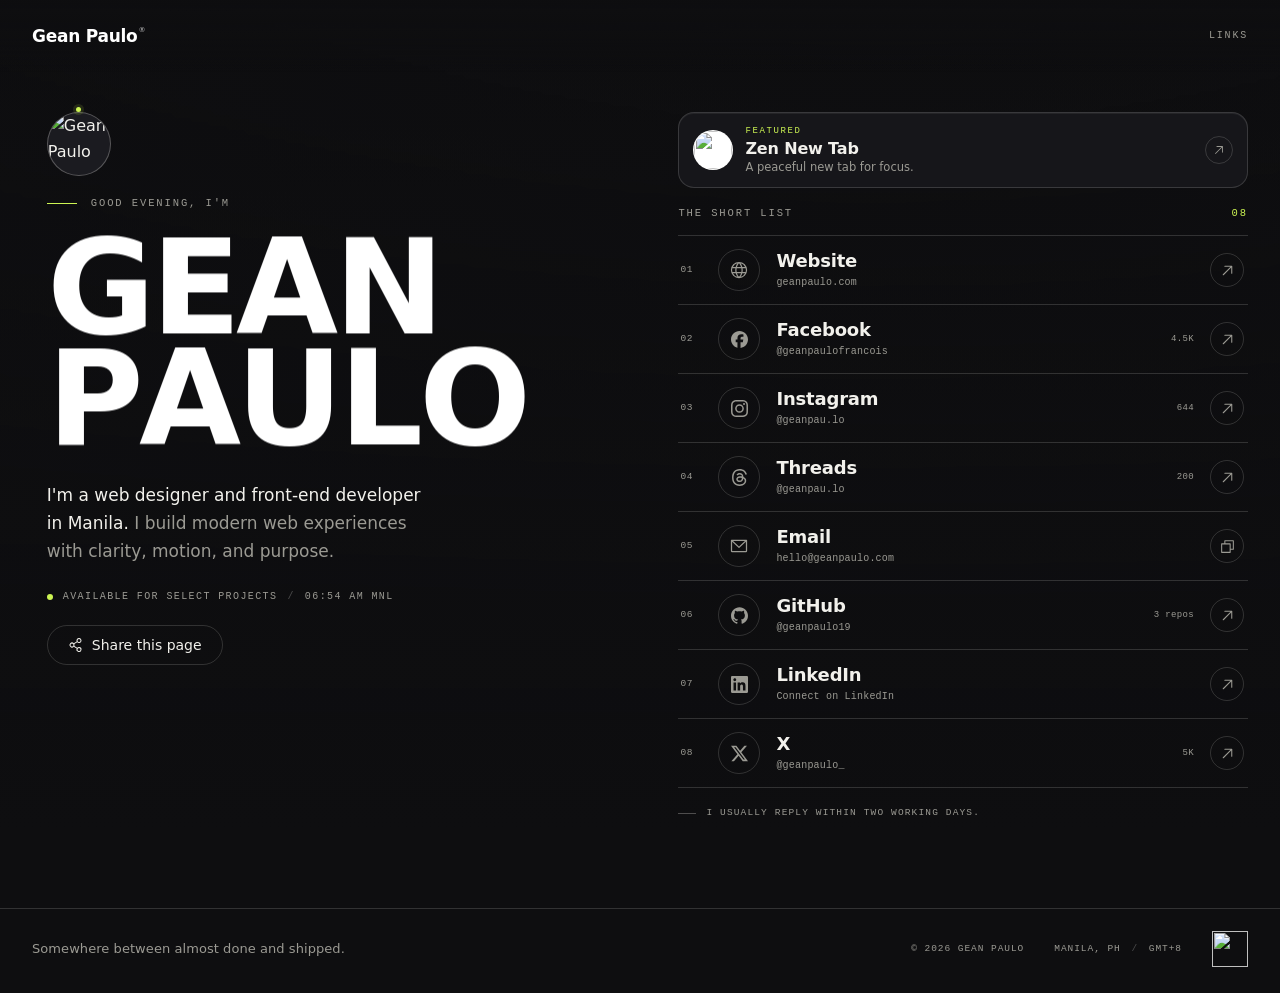
==== index.html @ 76095d8c "Add files via upload" ====
<!DOCTYPE html>
<html lang="en">
  <head>
    <meta charset="UTF-8" />
    <meta name="viewport" content="width=device-width, initial-scale=1.0" />
    <meta name="theme-color" content="#0e0e10" />
    <meta name="color-scheme" content="dark" />

    <title>Gean Paulo | Links</title>
    <meta
      name="description"
      content="Every Gean Paulo link in one place: portfolio, socials, email, and direct contact. Web designer and front-end developer in Manila."
    />
    <meta name="author" content="Gean Paulo" />
    <meta name="robots" content="index, follow" />

    <link rel="canonical" href="https://geanpaulo.link/" />
    <link rel="icon" type="image/svg+xml" href="assets/gp5.svg" />

    <meta property="og:type" content="website" />
    <meta property="og:site_name" content="Gean Paulo" />
    <meta property="og:title" content="Gean Paulo | Links" />
    <meta
      property="og:description"
      content="Portfolio, socials, and direct lines. All the places to find Gean Paulo, in one short list."
    />
    <meta property="og:url" content="https://geanpaulo.link/" />
    <meta property="og:image" content="https://geanpaulo.link/assets/img/og.jpg" />
    <meta property="og:image:width" content="1200" />
    <meta property="og:image:height" content="630" />
    <meta property="og:image:alt" content="Gean Paulo, web designer and front-end developer in Manila. Links page." />

    <meta name="twitter:card" content="summary_large_image" />
    <meta name="twitter:title" content="Gean Paulo | Links" />
    <meta
      name="twitter:description"
      content="Portfolio, socials, and direct lines. All the places to find Gean Paulo, in one short list."
    />
    <meta name="twitter:image" content="https://geanpaulo.link/assets/img/og.jpg" />

    <link rel="preload" href="assets/fonts/archivo-var.woff2" as="font" type="font/woff2" crossorigin />
    <link rel="preload" href="assets/fonts/inter-var.woff2" as="font" type="font/woff2" crossorigin />
    <link rel="stylesheet" href="styles.css" />

    <script type="application/ld+json">
      {
        "@context": "https://schema.org",
        "@type": "ProfilePage",
        "mainEntity": {
          "@type": "Person",
          "name": "Gean Paulo",
          "url": "https://geanpaulo.com/",
          "jobTitle": "Web Designer & Front-End Developer",
          "description": "Web designer and front-end developer building modern, interactive, and user-friendly web experiences.",
          "address": {
            "@type": "PostalAddress",
            "addressLocality": "Manila",
            "addressCountry": "PH"
          },
          "sameAs": [
            "https://geanpaulo.com",
            "https://www.facebook.com/geanpaulofrancois/",
            "https://instagram.com/geanpau.lo",
            "https://www.threads.net/@geanpau.lo",
            "https://github.com/geanpaulo19",
            "https://linkedin.com/in/gean-paulo-paguirigan-b391182aa",
            "https://x.com/geanpaulo_"
          ]
        }
      }
    </script>
  </head>
  <body>
    <a class="skip-link" href="#main">Skip to content</a>
    <div class="backdrop" aria-hidden="true"></div>
    <div class="beam" aria-hidden="true"></div>
    <div class="grain" aria-hidden="true"></div>

    <svg class="sprite" aria-hidden="true" focusable="false" width="0" height="0">
      <symbol id="i-globe" viewBox="0 0 256 256">
        <path d="M128,24h0A104,104,0,1,0,232,128,104.12,104.12,0,0,0,128,24Zm88,104a87.61,87.61,0,0,1-3.33,24H174.16a157.44,157.44,0,0,0,0-48h38.51A87.61,87.61,0,0,1,216,128ZM102,168H154a115.11,115.11,0,0,1-26,45A115.27,115.27,0,0,1,102,168Zm-3.9-16a140.84,140.84,0,0,1,0-48h59.88a140.84,140.84,0,0,1,0,48ZM40,128a87.61,87.61,0,0,1,3.33-24H81.84a157.44,157.44,0,0,0,0,48H43.33A87.61,87.61,0,0,1,40,128ZM154,88H102a115.11,115.11,0,0,1,26-45A115.27,115.27,0,0,1,154,88Zm52.33,0H170.71a135.28,135.28,0,0,0-22.3-45.6A88.29,88.29,0,0,1,206.37,88ZM107.59,42.4A135.28,135.28,0,0,0,85.29,88H49.63A88.29,88.29,0,0,1,107.59,42.4ZM49.63,168H85.29a135.28,135.28,0,0,0,22.3,45.6A88.29,88.29,0,0,1,49.63,168Zm98.78,45.6a135.28,135.28,0,0,0,22.3-45.6h35.66A88.29,88.29,0,0,1,148.41,213.6Z" />
      </symbol>
      <symbol id="i-envelope" viewBox="0 0 256 256">
        <path d="M224,48H32a8,8,0,0,0-8,8V192a16,16,0,0,0,16,16H216a16,16,0,0,0,16-16V56A8,8,0,0,0,224,48ZM203.43,64,128,133.15,52.57,64ZM216,192H40V74.19l82.59,75.71a8,8,0,0,0,10.82,0L216,74.19V192Z" />
      </symbol>
      <symbol id="i-arrow" viewBox="0 0 256 256">
        <path d="M200,64V168a8,8,0,0,1-16,0V83.31L69.66,197.66a8,8,0,0,1-11.32-11.32L172.69,72H88a8,8,0,0,1,0-16H192A8,8,0,0,1,200,64Z" />
      </symbol>
      <symbol id="i-facebook" viewBox="0 0 24 24">
        <path d="M9.101 23.691v-7.98H6.627v-3.667h2.474v-1.58c0-4.085 1.848-5.978 5.858-5.978.401 0 .955.042 1.468.103a8.68 8.68 0 0 1 1.141.195v3.325a8.623 8.623 0 0 0-.653-.036 26.805 26.805 0 0 0-.733-.009c-.707 0-1.259.096-1.675.309a1.686 1.686 0 0 0-.679.622c-.258.42-.374.995-.374 1.752v1.297h3.919l-.386 2.103-.287 1.564h-3.246v8.245C19.396 23.238 24 18.179 24 12.044c0-6.627-5.373-12-12-12s-12 5.373-12 12c0 5.628 3.874 10.35 9.101 11.647Z" />
      </symbol>
      <symbol id="i-instagram" viewBox="0 0 24 24">
        <path d="M7.0301.084c-1.2768.0602-2.1487.264-2.911.5634-.7888.3075-1.4575.72-2.1228 1.3877-.6652.6677-1.075 1.3368-1.3802 2.127-.2954.7638-.4956 1.6365-.552 2.914-.0564 1.2775-.0689 1.6882-.0626 4.947.0062 3.2586.0206 3.6671.0825 4.9473.061 1.2765.264 2.1482.5635 2.9107.308.7889.72 1.4573 1.388 2.1228.6679.6655 1.3365 1.0743 2.1285 1.38.7632.295 1.6361.4961 2.9134.552 1.2773.056 1.6884.069 4.9462.0627 3.2578-.0062 3.668-.0207 4.9478-.0814 1.28-.0607 2.147-.2652 2.9098-.5633.7889-.3086 1.4578-.72 2.1228-1.3881.665-.6682 1.0745-1.3378 1.3795-2.1284.2957-.7632.4966-1.636.552-2.9124.056-1.2809.0692-1.6898.063-4.948-.0063-3.2583-.021-3.6668-.0817-4.9465-.0607-1.2797-.264-2.1487-.5633-2.9117-.3084-.7889-.72-1.4568-1.3876-2.1228C21.2982 1.33 20.628.9208 19.8378.6165 19.074.321 18.2017.1197 16.9244.0645 15.6471.0093 15.236-.005 11.977.0014 8.718.0076 8.31.0215 7.0301.0839m.1402 21.6932c-1.17-.0509-1.8053-.2453-2.2287-.408-.5606-.216-.96-.4771-1.3819-.895-.422-.4178-.6811-.8186-.9-1.378-.1644-.4234-.3624-1.058-.4171-2.228-.0595-1.2645-.072-1.6442-.079-4.848-.007-3.2037.0053-3.583.0607-4.848.05-1.169.2456-1.805.408-2.2282.216-.5613.4762-.96.895-1.3816.4188-.4217.8184-.6814 1.3783-.9003.423-.1651 1.0575-.3614 2.227-.4171 1.2655-.06 1.6447-.072 4.848-.079 3.2033-.007 3.5835.005 4.8495.0608 1.169.0508 1.8053.2445 2.228.408.5608.216.96.4754 1.3816.895.4217.4194.6816.8176.9005 1.3787.1653.4217.3617 1.056.4169 2.2263.0602 1.2655.0739 1.645.0796 4.848.0058 3.203-.0055 3.5834-.061 4.848-.051 1.17-.245 1.8055-.408 2.2294-.216.5604-.4763.96-.8954 1.3814-.419.4215-.8181.6811-1.3783.9-.4224.1649-1.0577.3617-2.2262.4174-1.2656.0595-1.6448.072-4.8493.079-3.2045.007-3.5825-.006-4.848-.0608M16.953 5.5864A1.44 1.44 0 1 0 18.39 4.144a1.44 1.44 0 0 0-1.437 1.4424M5.8385 12.012c.0067 3.4032 2.7706 6.1557 6.173 6.1493 3.4026-.0065 6.157-2.7701 6.1506-6.1733-.0065-3.4032-2.771-6.1565-6.174-6.1498-3.403.0067-6.156 2.771-6.1496 6.1738M8 12.0077a4 4 0 1 1 4.008 3.9921A3.9996 3.9996 0 0 1 8 12.0077" />
      </symbol>
      <symbol id="i-threads" viewBox="0 0 24 24">
        <path d="M12.186 24h-.007c-3.581-.024-6.334-1.205-8.184-3.509C2.35 18.44 1.5 15.586 1.472 12.01v-.017c.03-3.579.879-6.43 2.525-8.482C5.845 1.205 8.6.024 12.18 0h.014c2.746.02 5.043.725 6.826 2.098 1.677 1.29 2.858 3.13 3.509 5.467l-2.04.569c-1.104-3.96-3.898-5.984-8.304-6.015-2.91.022-5.11.936-6.54 2.717C4.307 6.504 3.616 8.914 3.589 12c.027 3.086.718 5.496 2.057 7.164 1.43 1.783 3.631 2.698 6.54 2.717 2.623-.02 4.358-.631 5.8-2.045 1.647-1.613 1.618-3.593 1.09-4.798-.31-.71-.873-1.3-1.634-1.75-.192 1.352-.622 2.446-1.284 3.272-.886 1.102-2.14 1.704-3.73 1.79-1.202.065-2.361-.218-3.259-.801-1.063-.689-1.685-1.74-1.752-2.964-.065-1.19.408-2.285 1.33-3.082.88-.76 2.119-1.207 3.583-1.291a13.853 13.853 0 0 1 3.02.142c-.126-.742-.375-1.332-.75-1.757-.513-.586-1.308-.883-2.359-.89h-.029c-.844 0-1.992.232-2.721 1.32L7.734 7.847c.98-1.454 2.568-2.256 4.478-2.256h.044c3.194.02 5.097 1.975 5.287 5.388.108.046.216.094.321.142 1.49.7 2.58 1.761 3.154 3.07.797 1.82.871 4.79-1.548 7.158-1.85 1.81-4.094 2.628-7.277 2.65Zm1.003-11.69c-.242 0-.487.007-.739.021-1.836.103-2.98.946-2.916 2.143.067 1.256 1.452 1.839 2.784 1.767 1.224-.065 2.818-.543 3.086-3.71a10.5 10.5 0 0 0-2.215-.221z" />
      </symbol>
      <symbol id="i-github" viewBox="0 0 24 24">
        <path d="M12 .297c-6.63 0-12 5.373-12 12 0 5.303 3.438 9.8 8.205 11.385.6.113.82-.258.82-.577 0-.285-.01-1.04-.015-2.04-3.338.724-4.042-1.61-4.042-1.61C4.422 18.07 3.633 17.7 3.633 17.7c-1.087-.744.084-.729.084-.729 1.205.084 1.838 1.236 1.838 1.236 1.07 1.835 2.809 1.305 3.495.998.108-.776.417-1.305.76-1.605-2.665-.3-5.466-1.332-5.466-5.93 0-1.31.465-2.38 1.235-3.22-.135-.303-.54-1.523.105-3.176 0 0 1.005-.322 3.3 1.23.96-.267 1.98-.399 3-.405 1.02.006 2.04.138 3 .405 2.28-1.552 3.285-1.23 3.285-1.23.645 1.653.24 2.873.12 3.176.765.84 1.23 1.91 1.23 3.22 0 4.61-2.805 5.625-5.475 5.92.42.36.81 1.096.81 2.22 0 1.606-.015 2.896-.015 3.286 0 .315.21.69.825.57C20.565 22.092 24 17.592 24 12.297c0-6.627-5.373-12-12-12" />
      </symbol>

      <symbol id="i-copy" viewBox="0 0 256 256">
        <path d="M216,32H88a8,8,0,0,0-8,8V80H40a8,8,0,0,0-8,8V216a8,8,0,0,0,8,8H168a8,8,0,0,0,8-8V176h40a8,8,0,0,0,8-8V40A8,8,0,0,0,216,32ZM160,208H48V96H160Zm48-48H176V88a8,8,0,0,0-8-8H96V48H208Z" />
      </symbol>
      <symbol id="i-share" viewBox="0 0 256 256">
        <path d="M176,160a39.89,39.89,0,0,0-28.62,12.09l-46.1-29.63a39.8,39.8,0,0,0,0-28.92l46.1-29.63a40,40,0,1,0-8.66-13.45l-46.1,29.63a40,40,0,1,0,0,55.82l46.1,29.63A40,40,0,1,0,176,160Zm0-128a24,24,0,1,1-24,24A24,24,0,0,1,176,32ZM64,152a24,24,0,1,1,24-24A24,24,0,0,1,64,152Zm112,72a24,24,0,1,1,24-24A24,24,0,0,1,176,224Z" />
      </symbol>
      <symbol id="i-check" viewBox="0 0 256 256">
        <path d="M173.66,98.34a8,8,0,0,1,0,11.32l-56,56a8,8,0,0,1-11.32,0l-24-24a8,8,0,0,1,11.32-11.32L112,148.69l50.34-50.35A8,8,0,0,1,173.66,98.34ZM232,128A104,104,0,1,1,128,24,104.11,104.11,0,0,1,232,128Zm-16,0a88,88,0,1,0-88,88A88.1,88.1,0,0,0,216,128Z" />
      </symbol>
      <symbol id="i-sun" viewBox="0 0 256 256">
        <path d="M120,40V16a8,8,0,0,1,16,0V40a8,8,0,0,1-16,0Zm72,88a64,64,0,1,1-64-64A64.07,64.07,0,0,1,192,128Zm-16,0a48,48,0,1,0-48,48A48.05,48.05,0,0,0,176,128ZM58.34,69.66A8,8,0,0,0,69.66,58.34l-16-16A8,8,0,0,0,42.34,53.66Zm0,116.68-16,16a8,8,0,0,0,11.32,11.32l16-16a8,8,0,0,0-11.32-11.32ZM192,72a8,8,0,0,0,5.66-2.34l16-16a8,8,0,0,0-11.32-11.32l-16,16A8,8,0,0,0,192,72Zm5.66,114.34a8,8,0,0,0-11.32,11.32l16,16a8,8,0,0,0,11.32-11.32ZM48,128a8,8,0,0,0-8-8H16a8,8,0,0,0,0,16H40A8,8,0,0,0,48,128Zm80,80a8,8,0,0,0-8,8v24a8,8,0,0,0,16,0V216A8,8,0,0,0,128,208Zm112-88H216a8,8,0,0,0,0,16h24a8,8,0,0,0,0-16Z" />
      </symbol>
      <symbol id="i-cloud-sun" viewBox="0 0 256 256">
        <path d="M164,72a76.2,76.2,0,0,0-20.26,2.73,55.63,55.63,0,0,0-9.41-11.54l9.51-13.57a8,8,0,1,0-13.11-9.18L121.22,54A55.9,55.9,0,0,0,96,48c-.58,0-1.16,0-1.74,0L91.37,31.71a8,8,0,1,0-15.75,2.77L78.5,50.82A56.1,56.1,0,0,0,55.23,65.67L41.61,56.14a8,8,0,1,0-9.17,13.11L46,78.77A55.55,55.55,0,0,0,40,104c0,.57,0,1.15,0,1.72L23.71,108.6a8,8,0,0,0,1.38,15.88,8.24,8.24,0,0,0,1.39-.12l16.32-2.88a55.74,55.74,0,0,0,5.86,12.42A52,52,0,0,0,84,224h80a76,76,0,0,0,0-152ZM56,104a40,40,0,0,1,72.54-23.24,76.26,76.26,0,0,0-35.62,40,52.14,52.14,0,0,0-31,4.17A40,40,0,0,1,56,104ZM164,208H84a36,36,0,1,1,4.78-71.69c-.37,2.37-.63,4.79-.77,7.23a8,8,0,0,0,16,.92,58.91,58.91,0,0,1,1.88-11.81c0-.16.09-.32.12-.48A60.06,60.06,0,1,1,164,208Z" />
      </symbol>
      <symbol id="i-cloud" viewBox="0 0 256 256">
        <path d="M160,40A88.09,88.09,0,0,0,81.29,88.67,64,64,0,1,0,72,216h88a88,88,0,0,0,0-176Zm0,160H72a48,48,0,0,1,0-96c1.1,0,2.2,0,3.29.11A88,88,0,0,0,72,128a8,8,0,0,0,16,0,72,72,0,1,1,72,72Z" />
      </symbol>
      <symbol id="i-cloud-rain" viewBox="0 0 256 256">
        <path d="M158.66,196.44l-32,48a8,8,0,1,1-13.32-8.88l32-48a8,8,0,0,1,13.32,8.88ZM232,92a76.08,76.08,0,0,1-76,76H132.28l-29.62,44.44a8,8,0,1,1-13.32-8.88L113.05,168H76A52,52,0,0,1,76,64a53.26,53.26,0,0,1,8.92.76A76.08,76.08,0,0,1,232,92Zm-16,0A60.06,60.06,0,0,0,96,88.46a8,8,0,0,1-16-.92q.21-3.66.77-7.23A38.11,38.11,0,0,0,76,80a36,36,0,0,0,0,72h80A60.07,60.07,0,0,0,216,92Z" />
      </symbol>
      <symbol id="i-cloud-fog" viewBox="0 0 256 256">
        <path d="M120,208H72a8,8,0,0,1,0-16h48a8,8,0,0,1,0,16Zm64-16H160a8,8,0,0,0,0,16h24a8,8,0,0,0,0-16Zm-24,32H104a8,8,0,0,0,0,16h56a8,8,0,0,0,0-16Zm72-124a76.08,76.08,0,0,1-76,76H76A52,52,0,0,1,76,72a53.26,53.26,0,0,1,8.92.76A76.08,76.08,0,0,1,232,100Zm-16,0A60.06,60.06,0,0,0,96,96.46a8,8,0,0,1-16-.92q.21-3.66.77-7.23A38.11,38.11,0,0,0,76,88a36,36,0,0,0,0,72h80A60.07,60.07,0,0,0,216,100Z" />
      </symbol>
      <symbol id="i-cloud-lightning" viewBox="0 0 256 256">
        <path d="M156,16A76.2,76.2,0,0,0,84.92,64.76,53.26,53.26,0,0,0,76,64a52,52,0,0,0,0,104h37.87L97.14,195.88A8,8,0,0,0,104,208h25.87l-16.73,27.88a8,8,0,0,0,13.72,8.24l24-40A8,8,0,0,0,144,192H118.13l14.4-24H156a76,76,0,0,0,0-152Zm0,136H76a36,36,0,0,1,0-72,38.11,38.11,0,0,1,4.78.31q-.56,3.57-.77,7.23a8,8,0,0,0,16,.92A60.06,60.06,0,1,1,156,152Z" />
      </symbol>
      <symbol id="i-snowflake" viewBox="0 0 256 256">
        <path d="M223.77,150.09a8,8,0,0,1-5.86,9.68l-24.64,6,6.46,24.11a8,8,0,0,1-5.66,9.8A8.25,8.25,0,0,1,192,200a8,8,0,0,1-7.72-5.93l-7.72-28.8L136,141.86v46.83l21.66,21.65a8,8,0,0,1-11.32,11.32L128,203.31l-18.34,18.35a8,8,0,0,1-11.32-11.32L120,188.69V141.86L79.45,165.27l-7.72,28.8A8,8,0,0,1,64,200a8.25,8.25,0,0,1-2.08-.27,8,8,0,0,1-5.66-9.8l6.46-24.11-24.64-6a8,8,0,0,1,3.82-15.54l29.45,7.23L112,128,71.36,104.54l-29.45,7.23A7.85,7.85,0,0,1,40,112a8,8,0,0,1-1.91-15.77l24.64-6L56.27,66.07a8,8,0,0,1,15.46-4.14l7.72,28.8L120,114.14V67.31L98.34,45.66a8,8,0,0,1,11.32-11.32L128,52.69l18.34-18.35a8,8,0,0,1,11.32,11.32L136,67.31v46.83l40.55-23.41,7.72-28.8a8,8,0,0,1,15.46,4.14l-6.46,24.11,24.64,6A8,8,0,0,1,216,112a7.85,7.85,0,0,1-1.91-.23l-29.45-7.23L144,128l40.64,23.46,29.45-7.23A8,8,0,0,1,223.77,150.09Z" />
      </symbol>
      <symbol id="i-linkedin" viewBox="0 0 24 24">
        <path d="M20.447 20.452h-3.554v-5.569c0-1.328-.027-3.037-1.852-3.037-1.853 0-2.136 1.445-2.136 2.939v5.667H9.351V9h3.414v1.561h.046c.477-.9 1.637-1.85 3.37-1.85 3.601 0 4.267 2.37 4.267 5.455v6.286zM5.337 7.433c-1.144 0-2.063-.926-2.063-2.065 0-1.138.92-2.063 2.063-2.063 1.14 0 2.064.925 2.064 2.063 0 1.139-.925 2.065-2.064 2.065zm1.782 13.019H3.555V9h3.564v11.452zM22.225 0H1.771C.792 0 0 .774 0 1.729v20.542C0 23.227.792 24 1.771 24h20.451C23.2 24 24 23.227 24 22.271V1.729C24 .774 23.2 0 22.222 0h.003z" />
      </symbol>
      <symbol id="i-x" viewBox="0 0 24 24">
        <path d="M18.901 1.153h3.68l-8.04 9.19L24 22.846h-7.406l-5.8-7.584-6.638 7.584H.474l8.6-9.83L0 1.154h7.594l5.243 6.932ZM17.61 20.644h2.039L6.486 3.24H4.298Z" />
      </symbol>
    </svg>

    <header class="topbar">
      <div class="topbar-inner">
        <a class="wordmark" href="https://geanpaulo.com" target="_blank" rel="noopener">
          Gean Paulo<sup aria-hidden="true">®</sup><span class="sr-only">, portfolio website, opens in a new tab</span>
        </a>
        <span class="page-label">Links</span>
      </div>
    </header>

    <main class="stage" id="main" tabindex="-1">
      <section class="identity" aria-labelledby="name">
        <div class="identity-inner">
          <div class="avatar-wrap">
            <img class="avatar" src="assets/img/avatar.webp" alt="Gean Paulo" width="56" height="56" decoding="async" />
            <span class="avatar-orbit" aria-hidden="true"></span>
          </div>

          <p class="eyebrow">
            <span class="eyebrow-rule" aria-hidden="true"></span>
            <span data-greeting>Hello, I'm</span>
          </p>

          <h1 class="name" id="name" aria-label="Gean Paulo">
            <span class="name-line" aria-hidden="true">
              <span class="ltr" style="--d: 0.02s">G</span><span class="ltr" style="--d: 0.06s">E</span><span class="ltr" style="--d: 0.1s">A</span><span class="ltr" style="--d: 0.14s">N</span>
            </span>
            <span class="name-line" aria-hidden="true">
              <span class="ltr" style="--d: 0.18s">P</span><span class="ltr" style="--d: 0.22s">A</span><span class="ltr" style="--d: 0.26s">U</span><span class="ltr" style="--d: 0.3s">L</span><span class="ltr" style="--d: 0.34s">O</span>
            </span>
          </h1>

          <p class="tagline">
            <strong>I'm a web designer and front-end developer in Manila.</strong>
            I build modern web experiences with clarity, motion, and purpose.
          </p>

          <p class="live-status">
            <span class="status-dot" aria-hidden="true"></span>
            <span>Available for select projects</span>
            <span class="live-sep" aria-hidden="true">/</span>
            <span class="live-clock"><span data-clock>--:--</span> MNL</span>
            <span class="live-sep" data-weather-sep aria-hidden="true" hidden>/</span>
            <span class="live-weather" data-weather hidden>
              <svg class="weather-icon" aria-hidden="true" focusable="false"><use href="#i-sun" /></svg>
              <span data-weather-temp></span>
              <span class="sr-only" data-weather-desc></span>
            </span>
          </p>

          <button class="share-btn" type="button" data-share>
            <svg class="share-icon" viewBox="0 0 256 256" fill="currentColor" aria-hidden="true" focusable="false"><use href="#i-share" /></svg>
            Share this page
          </button>


        </div>
      </section>

      <section class="links" id="links" aria-labelledby="links-title">
        <a class="feature" href="https://chromewebstore.google.com/detail/chhlgdhacpabpphphdhjicnpbpklpdbk" target="_blank" rel="noopener">
          <span class="feature-icon">
            <img src="assets/img/zen-icon.webp" alt="" width="40" height="40" />
          </span>
          <span class="feature-copy">
            <span class="feature-tag">Featured</span>
            <span class="feature-title">Zen New Tab</span>
            <span class="feature-tagline">A peaceful new tab for focus.</span>
          </span>
          <span class="feature-arrow"><svg class="icon icon--arrow" viewBox="0 0 256 256" fill="currentColor" aria-hidden="true" focusable="false"><use href="#i-arrow" /></svg></span>
          <span class="sr-only">Opens in the Chrome Web Store in a new tab</span>
        </a>

        <div class="links-head">
          <h2 id="links-title">The short list</h2>
          <span class="links-count" aria-hidden="true">08</span>
        </div>

        <ul class="link-list">
          <li class="link-item" style="--i: 0">
            <a class="row row--website" href="https://geanpaulo.com" target="_blank" rel="me noopener">
              <span class="row-index" aria-hidden="true">01</span>
              <span class="coin"><svg class="icon icon--globe" viewBox="0 0 256 256" fill="currentColor" aria-hidden="true" focusable="false"><use href="#i-globe" /></svg></span>
              <span class="row-body"><span class="row-label">Website</span><span class="row-meta">geanpaulo.com</span></span>
              <span class="row-stat" aria-hidden="true"></span>
              <span class="row-arrow"><svg class="icon icon--arrow" viewBox="0 0 256 256" fill="currentColor" aria-hidden="true" focusable="false"><use href="#i-arrow" /></svg></span>
              <span class="sr-only">Opens in a new tab</span>
            </a>
          </li>

          <li class="link-item" style="--i: 1">
            <a class="row" href="https://www.facebook.com/geanpaulofrancois/" target="_blank" rel="me noopener">
              <span class="row-index" aria-hidden="true">02</span>
              <span class="coin"><svg class="icon icon--facebook" viewBox="0 0 24 24" fill="currentColor" aria-hidden="true" focusable="false"><use href="#i-facebook" /></svg></span>
              <span class="row-body"><span class="row-label">Facebook</span><span class="row-meta">@geanpaulofrancois</span></span>
              <span class="row-stat" title="4.5K followers">4.5K</span>
              <span class="row-arrow"><svg class="icon icon--arrow" viewBox="0 0 256 256" fill="currentColor" aria-hidden="true" focusable="false"><use href="#i-arrow" /></svg></span>
              <span class="sr-only">Opens in a new tab</span>
            </a>
          </li>

          <li class="link-item" style="--i: 2">
            <a class="row" href="https://instagram.com/geanpau.lo" target="_blank" rel="me noopener">
              <span class="row-index" aria-hidden="true">03</span>
              <span class="coin"><svg class="icon icon--instagram" viewBox="0 0 24 24" fill="currentColor" aria-hidden="true" focusable="false"><use href="#i-instagram" /></svg></span>
              <span class="row-body"><span class="row-label">Instagram</span><span class="row-meta">@geanpau.lo</span></span>
              <span class="row-stat" title="644 followers">644</span>
              <span class="row-arrow"><svg class="icon icon--arrow" viewBox="0 0 256 256" fill="currentColor" aria-hidden="true" focusable="false"><use href="#i-arrow" /></svg></span>
              <span class="sr-only">Opens in a new tab</span>
            </a>
          </li>

          <li class="link-item" style="--i: 3">
            <a class="row" href="https://www.threads.net/@geanpau.lo" target="_blank" rel="me noopener">
              <span class="row-index" aria-hidden="true">04</span>
              <span class="coin"><svg class="icon icon--threads" viewBox="0 0 24 24" fill="currentColor" aria-hidden="true" focusable="false"><use href="#i-threads" /></svg></span>
              <span class="row-body"><span class="row-label">Threads</span><span class="row-meta">@geanpau.lo</span></span>
              <span class="row-stat" title="200 followers">200</span>
              <span class="row-arrow"><svg class="icon icon--arrow" viewBox="0 0 256 256" fill="currentColor" aria-hidden="true" focusable="false"><use href="#i-arrow" /></svg></span>
              <span class="sr-only">Opens in a new tab</span>
            </a>
          </li>

          <li class="link-item" style="--i: 4">
            <a class="row" href="mailto:hello@geanpaulo.com" data-copy-email aria-label="Copy email address hello@geanpaulo.com">
              <span class="row-index" aria-hidden="true">05</span>
              <span class="coin"><svg class="icon icon--envelope" viewBox="0 0 256 256" fill="currentColor" aria-hidden="true" focusable="false"><use href="#i-envelope" /></svg></span>
              <span class="row-body"><span class="row-label">Email</span><span class="row-meta">hello@geanpaulo.com</span></span>
              <span class="row-stat" aria-hidden="true"></span>
              <span class="row-arrow"><svg class="icon icon--copy" viewBox="0 0 256 256" fill="currentColor" aria-hidden="true" focusable="false"><use href="#i-copy" /></svg></span>
            </a>
          </li>

          <li class="link-item" style="--i: 5">
            <a class="row" href="https://github.com/geanpaulo19" target="_blank" rel="me noopener">
              <span class="row-index" aria-hidden="true">06</span>
              <span class="coin"><svg class="icon icon--github" viewBox="0 0 24 24" fill="currentColor" aria-hidden="true" focusable="false"><use href="#i-github" /></svg></span>
              <span class="row-body"><span class="row-label">GitHub</span><span class="row-meta">@geanpaulo19</span></span>
              <span class="row-stat" title="3 public repositories">3 repos</span>
              <span class="row-arrow"><svg class="icon icon--arrow" viewBox="0 0 256 256" fill="currentColor" aria-hidden="true" focusable="false"><use href="#i-arrow" /></svg></span>
              <span class="sr-only">Opens in a new tab</span>
            </a>
          </li>

          <li class="link-item" style="--i: 6">
            <a class="row" href="https://linkedin.com/in/gean-paulo-paguirigan-b391182aa" target="_blank" rel="me noopener">
              <span class="row-index" aria-hidden="true">07</span>
              <span class="coin"><svg class="icon icon--linkedin" viewBox="0 0 24 24" fill="currentColor" aria-hidden="true" focusable="false"><use href="#i-linkedin" /></svg></span>
              <span class="row-body"><span class="row-label">LinkedIn</span><span class="row-meta">Connect on LinkedIn</span></span>
              <span class="row-stat" aria-hidden="true"></span>
              <span class="row-arrow"><svg class="icon icon--arrow" viewBox="0 0 256 256" fill="currentColor" aria-hidden="true" focusable="false"><use href="#i-arrow" /></svg></span>
              <span class="sr-only">Opens in a new tab</span>
            </a>
          </li>

          <li class="link-item" style="--i: 7">
            <a class="row" href="https://x.com/geanpaulo_" target="_blank" rel="me noopener">
              <span class="row-index" aria-hidden="true">08</span>
              <span class="coin"><svg class="icon icon--x" viewBox="0 0 24 24" fill="currentColor" aria-hidden="true" focusable="false"><use href="#i-x" /></svg></span>
              <span class="row-body"><span class="row-label">X</span><span class="row-meta">@geanpaulo_</span></span>
              <span class="row-stat" title="5K followers">5K</span>
              <span class="row-arrow"><svg class="icon icon--arrow" viewBox="0 0 256 256" fill="currentColor" aria-hidden="true" focusable="false"><use href="#i-arrow" /></svg></span>
              <span class="sr-only">Opens in a new tab</span>
            </a>
          </li>
        </ul>

        <p class="links-foot">I usually reply within two working days.</p>
      </section>
    </main>

    <footer class="closing">
      <div class="closing-inner">
        <p class="footnote">
          <span class="footnote-text" data-footnote>Somewhere between almost done and shipped.</span>
        </p>
        <p class="clone clone--copyright">© <span data-year>2026</span> Gean Paulo</p>
        <p class="clone clone--place">Manila, PH <span class="slash" aria-hidden="true">/</span> GMT+8</p>
        <a class="cat-easter" href="cat.html" aria-label="Meet Curiosity and Ming Ming, the cats behind this site" title="Meet the cats">
          <img src="assets/img/cat.webp" alt="" width="32" height="32" loading="lazy" decoding="async" />
        </a>
      </div>
    </footer>

    <div class="toast" data-toast role="status" aria-live="polite" aria-atomic="true">
      <svg class="toast-icon" viewBox="0 0 256 256" fill="currentColor" aria-hidden="true" focusable="false"><use href="#i-check" /></svg>
      <span data-toast-text></span>
    </div>

    <script src="script.js" defer></script>
  </body>
</html>
---- styles.css ----
/* ------------------------------------------------------------------
   Gean Paulo / Links
   Built on the "Night Screening" design system: Ink Black, Paper White,
   Ash Gray, Raised Charcoal, Hairline, Signal Lime. No second accent.
------------------------------------------------------------------- */

@font-face {
  font-family: "Archivo";
  src: url("assets/fonts/archivo-var.woff2") format("woff2");
  font-weight: 100 900;
  font-stretch: 62% 125%;
  font-style: normal;
  font-display: swap;
}

@font-face {
  font-family: "Inter";
  src: url("assets/fonts/inter-var.woff2") format("woff2");
  font-weight: 100 900;
  font-style: normal;
  font-display: swap;
}

@font-face {
  font-family: "JetBrains Mono";
  src: url("assets/fonts/jetbrains-mono-var.woff2") format("woff2");
  font-weight: 100 800;
  font-style: normal;
  font-display: swap;
}

:root {
  --background: #0e0e10;
  --foreground: #f2f1ec;
  --white: #ffffff;
  --muted: #9b9a93;
  --surface: #16161a;
  --field: #1b1b20;
  --border: rgba(242, 241, 236, 0.16);
  --border-strong: rgba(242, 241, 236, 0.28);
  --accent: #cdf553;
  --accent-ink: #131311;

  --sans: "Inter", system-ui, -apple-system, sans-serif;
  --display: "Archivo", "Inter", system-ui, sans-serif;
  --mono: "JetBrains Mono", ui-monospace, "SF Mono", monospace;

  --ease-out: cubic-bezier(0.16, 1, 0.3, 1);
  --ease-ui: cubic-bezier(0.23, 1, 0.32, 1);

  --shell: 1280px;
  --gutter: clamp(20px, 3vw, 32px);
}

*,
*::before,
*::after {
  box-sizing: border-box;
}

html {
  color-scheme: dark;
  background: var(--background);
  -webkit-text-size-adjust: 100%;
  text-size-adjust: 100%;
}

body {
  display: flex;
  flex-direction: column;
  margin: 0;
  min-height: 100dvh;
  overflow-x: hidden;
  background: var(--background);
  color: var(--foreground);
  font-family: var(--sans);
  font-size: 16px;
  line-height: 1.625;
  -webkit-font-smoothing: antialiased;
  -moz-osx-font-smoothing: grayscale;
  text-rendering: optimizeLegibility;
}

::selection {
  background: var(--accent);
  color: var(--accent-ink);
}

:focus-visible {
  outline: 2px solid var(--accent);
  outline-offset: 3px;
}

.sr-only {
  position: absolute;
  width: 1px;
  height: 1px;
  padding: 0;
  margin: -1px;
  overflow: hidden;
  clip: rect(0, 0, 0, 0);
  white-space: nowrap;
  border: 0;
}

.skip-link {
  position: fixed;
  top: 14px;
  left: 14px;
  z-index: 120;
  transform: translateY(-180%);
  display: inline-flex;
  align-items: center;
  height: 40px;
  padding: 0 22px;
  border-radius: 9999px;
  background: var(--accent);
  color: var(--accent-ink);
  font-size: 14px;
  font-weight: 500;
  text-decoration: none;
  transition: transform 180ms var(--ease-out);
}

.skip-link:focus-visible {
  transform: translateY(0);
  outline-color: var(--foreground);
}

/* Film grain: a fixed, non-interactive texture over the whole page. */
.grain {
  position: fixed;
  inset: 0;
  z-index: 90;
  pointer-events: none;
  opacity: 0.05;
  mix-blend-mode: soft-light;
  background-image: url("assets/grain.svg");
  background-size: 160px 160px;
}

/* Top-of-page imagery: real dusk bokeh, faded into the ink. */
.backdrop {
  position: absolute;
  inset: 0 0 auto 0;
  height: 100dvh;
  z-index: 0;
  overflow: hidden;
  pointer-events: none;
}

.backdrop::before {
  content: "";
  position: absolute;
  inset: 0;
  background-image: url("assets/img/backdrop.webp");
  background-position: center 62%;
  background-size: cover;
  background-repeat: no-repeat;
  opacity: 0.32;
  filter: saturate(0.55) brightness(0.82);
  -webkit-mask-image: linear-gradient(to bottom, #000 0%, rgba(0, 0, 0, 0.9) 34%, transparent 90%);
  mask-image: linear-gradient(to bottom, #000 0%, rgba(0, 0, 0, 0.9) 34%, transparent 90%);
}

.backdrop::after {
  content: "";
  position: absolute;
  inset: 0;
  background:
    linear-gradient(to bottom, rgba(14, 14, 16, 0.38) 0%, rgba(14, 14, 16, 0.62) 42%, var(--background) 92%),
    radial-gradient(110% 70% at 68% 0%, rgba(14, 14, 16, 0) 0%, rgba(14, 14, 16, 0.42) 100%);
}

/* Projector light that follows the pointer across the backdrop. */
.beam {
  position: fixed;
  inset: 0;
  z-index: 0;
  pointer-events: none;
  opacity: 0;
  background:
    radial-gradient(580px circle at var(--beam-x, 50%) var(--beam-y, 28%), rgba(242, 241, 236, 0.08), transparent 68%),
    radial-gradient(300px circle at var(--beam-x, 50%) var(--beam-y, 28%), rgba(205, 245, 83, 0.03), transparent 70%);
  transition: opacity 400ms var(--ease-ui);
}

.beam.is-on {
  opacity: 1;
}

@media (prefers-reduced-motion: reduce) {
  .beam {
    display: none;
  }
}

/* --------------------------------- Header -------------------------------- */

.topbar {
  position: fixed;
  inset: 0 0 auto 0;
  z-index: 40;
  height: 72px;
  background: linear-gradient(
    to bottom,
    rgba(14, 14, 16, 0.96) 0%,
    rgba(14, 14, 16, 0.82) 54%,
    rgba(14, 14, 16, 0) 100%
  );
}

.topbar-inner {
  width: 100%;
  max-width: var(--shell);
  height: 100%;
  margin: 0 auto;
  padding-inline: var(--gutter);
  display: flex;
  align-items: center;
  justify-content: space-between;
  gap: 20px;
}

.wordmark {
  position: relative;
  display: inline-flex;
  align-items: flex-start;
  color: var(--white);
  font-family: var(--display);
  font-size: 17px;
  font-weight: 600;
  font-stretch: 105%;
  line-height: 1;
  letter-spacing: -0.015em;
  padding-block: 14px;
  margin-block: -14px;
  text-decoration: none;
  white-space: nowrap;
  transition: opacity 180ms ease;
}

.wordmark sup {
  margin-left: 1px;
  top: 0;
  font-size: 7px;
  font-weight: 500;
  line-height: 1;
  opacity: 0.72;
  transform: translateY(-1px);
}

.wordmark:hover {
  opacity: 0.76;
}

.page-label {
  color: var(--muted);
  font-family: var(--mono);
  font-size: 10px;
  font-weight: 400;
  line-height: 1.4;
  letter-spacing: 0.18em;
  text-transform: uppercase;
}

.status-dot {
  width: 6px;
  height: 6px;
  flex: none;
  border-radius: 50%;
  background: var(--accent);
}

/* -------------------------------- Stage --------------------------------- */

.stage {
  position: relative;
  z-index: 1;
  width: 100%;
  max-width: var(--shell);
  min-height: 0;
  margin: 0 auto;
  padding: 112px var(--gutter) 64px;
  flex: 1 1 auto;
  display: grid;
  grid-template-columns: minmax(0, 1fr) minmax(0, 1fr);
  align-items: start;
  gap: clamp(48px, 6vw, 96px);
}

.stage:focus {
  outline: none;
}

.identity {
  min-width: 0;
  align-self: stretch;
}

.identity-inner {
  position: sticky;
  top: 112px;
  width: min(540px, 100%);
  margin-inline: auto;
}

.avatar-wrap {
  position: relative;
  width: 64px;
  height: 64px;
  margin-bottom: 20px;
}

.avatar {
  display: block;
  width: 100%;
  height: 100%;
  border: 1px solid var(--border-strong);
  border-radius: 50%;
  object-fit: cover;
  background: var(--field);
}

.avatar-orbit {
  position: absolute;
  inset: -5px;
  border-radius: 50%;
  pointer-events: none;
}

.avatar-orbit::after {
  content: "";
  position: absolute;
  top: 0;
  left: 50%;
  width: 5px;
  height: 5px;
  margin-left: -2.5px;
  border-radius: 50%;
  background: var(--accent);
  box-shadow: 0 0 0 3px rgba(205, 245, 83, 0.12);
}

.eyebrow {
  display: flex;
  align-items: center;
  gap: 14px;
  margin: 0;
  color: var(--muted);
  font-family: var(--mono);
  font-size: 10.5px;
  font-weight: 400;
  line-height: 1.4;
  letter-spacing: 0.18em;
  text-transform: uppercase;
}

.eyebrow-rule {
  width: 30px;
  height: 1px;
  flex: none;
  background: var(--accent);
}

.name {
  margin: 22px 0 0;
  color: var(--white);
  font-family: var(--display);
  font-size: clamp(4.25rem, 10.5vw, 8.25rem);
  font-weight: 800;
  font-stretch: 112%;
  font-variation-settings: "wght" 800, "wdth" 112;
  line-height: 0.82;
  letter-spacing: -0.035em;
  text-transform: uppercase;
}

.name-line {
  display: block;
  overflow: hidden;
  padding-block: 0.055em 0.02em;
  margin-top: -0.055em;
}

.ltr {
  display: inline-block;
  transform-origin: 0% 100%;
  white-space: pre;
  transition: transform 650ms var(--ease-out);
  will-change: transform;
}

.tagline {
  max-width: 35ch;
  margin: 28px 0 0;
  color: var(--muted);
  font-size: 1.0625rem;
  font-weight: 400;
  line-height: 1.625;
  text-wrap: pretty;
}

.tagline strong {
  color: var(--foreground);
  font-weight: 400;
}

.live-status {
  display: flex;
  flex-wrap: wrap;
  align-items: center;
  gap: 7px 10px;
  margin: 24px 0 0;
  color: var(--muted);
  font-family: var(--mono);
  font-size: 10px;
  font-weight: 400;
  line-height: 1.6;
  letter-spacing: 0.14em;
  text-transform: uppercase;
}

.live-status .status-dot {
  width: 6px;
  height: 6px;
  flex: none;
  border-radius: 50%;
  background: var(--accent);
}

.live-sep {
  color: var(--border-strong);
}

.live-clock {
  font-variant-numeric: tabular-nums;
  white-space: nowrap;
}

.live-weather {
  display: inline-flex;
  align-items: center;
  gap: 6px;
  white-space: nowrap;
}

.live-weather[hidden],
.live-sep[hidden] {
  display: none;
}

.weather-icon {
  width: 14px;
  height: 14px;
  flex: none;
  fill: currentColor;
}

.share-btn {
  display: inline-flex;
  align-items: center;
  gap: 8px;
  height: 40px;
  margin-top: 20px;
  padding: 0 20px;
  border: 1px solid var(--border);
  border-radius: 9999px;
  background: transparent;
  color: var(--foreground);
  font-family: var(--sans);
  font-size: 14px;
  font-weight: 500;
  line-height: 1;
  cursor: pointer;
  transition:
    border-color 200ms var(--ease-ui),
    background-color 200ms var(--ease-ui),
    transform 160ms var(--ease-ui);
}

.share-icon {
  width: 16px;
  height: 16px;
  flex: none;
  fill: currentColor;
}

.share-btn:active {
  transform: scale(0.97);
}

@media (hover: hover) and (pointer: fine) {
  .share-btn:hover {
    border-color: var(--border-strong);
    background: var(--surface);
  }
}

/* -------------------------------- Links --------------------------------- *//* -------------------------------- Links --------------------------------- */

.links {
  min-width: 0;
}

.feature {
  display: grid;
  grid-template-columns: 40px minmax(0, 1fr) 28px;
  align-items: center;
  column-gap: 12px;
  margin-bottom: 18px;
  padding: 12px 14px;
  border: 1px solid var(--border);
  border-radius: 16px;
  background: var(--surface);
  box-shadow: inset 0 1px 0 rgba(255, 255, 255, 0.06);
  color: inherit;
  text-decoration: none;
  transition:
    background-color 220ms var(--ease-ui),
    border-color 220ms var(--ease-ui),
    transform 160ms var(--ease-ui);
}

.feature:active {
  transform: scale(0.995);
}

.feature-icon {
  width: 40px;
  height: 40px;
  overflow: hidden;
  border: 1px solid var(--border);
  border-radius: 50%;
  background: var(--white);
}

.feature-icon img {
  display: block;
  width: 100%;
  height: 100%;
  object-fit: cover;
  transition: transform 320ms var(--ease-out);
}

.feature-copy {
  display: flex;
  min-width: 0;
  flex-direction: column;
}

.feature-tag {
  color: var(--accent);
  font-family: var(--mono);
  font-size: 9px;
  font-weight: 400;
  line-height: 1.4;
  letter-spacing: 0.18em;
  text-transform: uppercase;
}

.feature-title {
  margin-top: 1px;
  color: var(--foreground);
  font-family: var(--display);
  font-size: 1rem;
  font-weight: 600;
  font-stretch: 105%;
  line-height: 1.2;
  letter-spacing: -0.01em;
  transition: transform 260ms var(--ease-out);
}

.feature-tagline {
  overflow: hidden;
  margin-top: 1px;
  color: var(--muted);
  font-size: 11.5px;
  font-weight: 400;
  line-height: 1.45;
  white-space: nowrap;
  text-overflow: ellipsis;
}

.feature-arrow {
  display: grid;
  place-items: center;
  width: 28px;
  height: 28px;
  border: 1px solid var(--border);
  border-radius: 9999px;
  color: var(--muted);
  transition:
    background-color 220ms var(--ease-ui),
    border-color 220ms var(--ease-ui),
    color 220ms var(--ease-ui),
    transform 260ms var(--ease-out);
}

.feature-arrow .icon {
  width: 14px;
  height: 14px;
}

@media (hover: hover) and (pointer: fine) {
  .feature:hover {
    border-color: var(--border-strong);
    background: var(--field);
  }

  .feature:hover .feature-icon img {
    transform: scale(1.05);
  }

  .feature:hover .feature-title {
    transform: translateX(3px);
  }

  .feature:hover .feature-arrow {
    border-color: var(--accent);
    background: var(--accent);
    color: var(--accent-ink);
    transform: translate(2px, -2px);
  }
}

.feature:focus-visible {
  outline: 2px solid var(--accent);
  outline-offset: 3px;
}

.feature:focus-visible .feature-arrow {
  border-color: var(--accent);
  background: var(--accent);
  color: var(--accent-ink);
}

.links-head {
  display: flex;
  align-items: baseline;
  justify-content: space-between;
  gap: 16px;
  padding-bottom: 14px;
  border-bottom: 1px solid var(--border);
}

.links-head h2 {
  margin: 0;
  color: var(--muted);
  font-family: var(--mono);
  font-size: 10.5px;
  font-weight: 400;
  line-height: 1.4;
  letter-spacing: 0.18em;
  text-transform: uppercase;
}

.links-count {
  color: var(--accent);
  font-family: var(--mono);
  font-size: 10.5px;
  font-weight: 400;
  line-height: 1.4;
  letter-spacing: 0.18em;
  font-variant-numeric: tabular-nums;
}

.link-list {
  margin: 0;
  padding: 0;
  list-style: none;
}

.link-item {
  border-bottom: 1px solid var(--border);
}

.row {
  position: relative;
  isolation: isolate;
  display: grid;
  grid-template-columns: 22px 42px minmax(0, 1fr) auto 36px;
  align-items: center;
  column-gap: 16px;
  min-height: 68px;
  padding: 12px 2px;
  border-radius: 16px;
  color: inherit;
  text-decoration: none;
  -webkit-tap-highlight-color: transparent;
  transition: transform 160ms var(--ease-ui);
}

/* Hover surface, inset from the hairline so the list keeps its rhythm. */
.row::after {
  content: "";
  position: absolute;
  inset: 3px -14px;
  z-index: -1;
  border-radius: 16px;
  background: var(--surface);
  box-shadow: inset 0 1px 0 rgba(255, 255, 255, 0.06);
  opacity: 0;
  transition: opacity 200ms var(--ease-ui);
}

/* Spotlight that traces the border under the cursor. */
.row::before {
  content: "";
  position: absolute;
  inset: 3px -14px;
  z-index: 0;
  padding: 1px;
  border-radius: 16px;
  background: radial-gradient(
    260px circle at var(--mx, 50%) var(--my, 50%),
    rgba(205, 245, 83, 0.72),
    rgba(205, 245, 83, 0.16) 42%,
    transparent 72%
  );
  -webkit-mask:
    linear-gradient(#000 0 0) content-box,
    linear-gradient(#000 0 0);
  -webkit-mask-composite: xor;
  mask:
    linear-gradient(#000 0 0) content-box,
    linear-gradient(#000 0 0);
  mask-composite: exclude;
  opacity: 0;
  pointer-events: none;
  transition: opacity 240ms var(--ease-ui);
}

.row-index {
  color: var(--muted);
  font-family: var(--mono);
  font-size: 9.5px;
  font-weight: 400;
  line-height: 1.4;
  letter-spacing: 0.08em;
  font-variant-numeric: tabular-nums;
  transition: color 200ms ease;
}

.coin {
  width: 42px;
  height: 42px;
  display: grid;
  place-items: center;
  border: 1px solid var(--border);
  border-radius: 9999px;
  color: var(--muted);
  transition:
    border-color 220ms var(--ease-ui),
    color 220ms var(--ease-ui),
    background-color 220ms var(--ease-ui),
    transform 220ms var(--ease-ui);
}

.coin .icon {
  width: 17px;
  height: 17px;
}

.coin .icon--globe,
.coin .icon--envelope {
  width: 20px;
  height: 20px;
}

.coin .icon--copy {
  width: 19px;
  height: 19px;
}

.row-body {
  display: flex;
  min-width: 0;
  flex-direction: column;
  gap: 2px;
}

.row-label {
  color: var(--foreground);
  font-family: var(--display);
  font-size: 1.125rem;
  font-weight: 600;
  font-stretch: 105%;
  line-height: 1.25;
  letter-spacing: -0.01em;
  transition: transform 260ms var(--ease-out);
}

.row-meta {
  overflow: hidden;
  color: var(--muted);
  font-family: var(--mono);
  font-size: 10px;
  font-weight: 400;
  line-height: 1.5;
  letter-spacing: 0.02em;
  text-overflow: ellipsis;
  white-space: nowrap;
}

.row-stat {
  grid-column: 4;
  color: var(--muted);
  font-family: var(--mono);
  font-size: 9px;
  font-weight: 400;
  line-height: 1.4;
  letter-spacing: 0.04em;
  text-align: right;
  white-space: nowrap;
  font-variant-numeric: tabular-nums;
}

.row-arrow {
  grid-column: 5;
  width: 34px;
  height: 34px;
  display: grid;
  place-items: center;
  border: 1px solid var(--border);
  border-radius: 9999px;
  color: var(--muted);
  transition:
    background-color 220ms var(--ease-ui),
    border-color 220ms var(--ease-ui),
    color 220ms var(--ease-ui),
    transform 260ms var(--ease-out);
}

.row-arrow .icon {
  width: 17px;
  height: 17px;
}

.row:active {
  transform: scale(0.994);
}

.links-foot {
  display: flex;
  align-items: center;
  gap: 10px;
  margin: 18px 0 0;
  color: var(--muted);
  font-family: var(--mono);
  font-size: 9.5px;
  font-weight: 400;
  line-height: 1.5;
  letter-spacing: 0.12em;
  text-transform: uppercase;
}

.links-foot::before {
  content: "";
  width: 18px;
  height: 1px;
  flex: none;
  background: var(--border-strong);
}

/* -------------------------------- Footer -------------------------------- */

.closing {
  position: relative;
  z-index: 1;
  margin-top: 24px;
  border-top: 1px solid var(--border);
}

.closing-inner {
  width: 100%;
  max-width: var(--shell);
  margin: 0 auto;
  padding: 22px var(--gutter) 26px;
  display: grid;
  grid-template-columns: minmax(0, 1fr) auto auto auto;
  align-items: center;
  gap: 30px;
}

.footnote {
  min-height: 22px;
  margin: 0;
  color: var(--muted);
  font-family: var(--sans);
  font-size: 13px;
  font-weight: 400;
  line-height: 22px;
  letter-spacing: 0.005em;
  text-align: left;
  text-wrap: pretty;
}

.footnote-text {
  display: inline-block;
  max-width: 100%;
  transition:
    opacity 220ms ease,
    transform 220ms var(--ease-out);
}

.footnote-text.is-out {
  opacity: 0;
  transform: translateY(-5px);
}

.clone {
  margin: 0;
  color: var(--muted);
  font-family: var(--mono);
  font-size: 9.5px;
  font-weight: 400;
  line-height: 1.5;
  letter-spacing: 0.1em;
  text-transform: uppercase;
  white-space: nowrap;
}

.slash {
  margin: 0 4px;
  color: var(--border-strong);
}

.cat-easter {
  display: grid;
  place-items: center;
  box-sizing: content-box;
  width: 36px;
  height: 36px;
  margin: -4px;
  padding: 4px;
  border-radius: 50%;
  transition:
    transform 260ms var(--ease-out),
    background-color 200ms ease;
}

.cat-easter img {
  display: block;
  width: 36px;
  height: 36px;
  object-fit: contain;
}

.cat-easter:hover {
  transform: translateY(-3px) rotate(-4deg);
}

.cat-easter:active {
  transform: translateY(-1px) scale(0.96);
}

/* --------------------------------- Toast --------------------------------- */

.toast {
  position: fixed;
  left: 50%;
  bottom: max(24px, calc(env(safe-area-inset-bottom) + 16px));
  z-index: 110;
  display: flex;
  align-items: center;
  gap: 9px;
  max-width: calc(100vw - 40px);
  padding: 12px 18px;
  border: 1px solid var(--border-strong);
  border-radius: 9999px;
  background: var(--surface);
  color: var(--foreground);
  font-family: var(--sans);
  font-size: 13px;
  font-weight: 400;
  line-height: 1.4;
  box-shadow: 0 18px 44px -14px rgba(0, 0, 0, 0.65);
  opacity: 0;
  visibility: hidden;
  transform: translate(-50%, 10px);
  transition:
    opacity 200ms ease,
    transform 220ms var(--ease-out),
    visibility 220ms ease;
}

.toast.is-visible {
  opacity: 1;
  visibility: visible;
  transform: translate(-50%, 0);
}

.toast-icon {
  width: 16px;
  height: 16px;
  flex: none;
  fill: var(--accent);
}

/* --------------------------------- Icons -------------------------------- */

.sprite {
  position: absolute;
  width: 0;
  height: 0;
  overflow: hidden;
}

.icon {
  display: block;
  width: 16px;
  height: 16px;
  fill: currentColor;
}

/* Phosphor glyphs carry built-in padding, so they get a little more room. */
.icon--globe,
.icon--envelope {
  width: 20px;
  height: 20px;
}

/* ------------------------------ Interaction ----------------------------- */

@media (hover: hover) and (pointer: fine) {
  .row:hover::after {
    opacity: 1;
  }

  .row:hover::before {
    opacity: 1;
  }

  .row:hover .row-index {
    color: var(--accent);
  }

  .row:hover .coin {
    border-color: rgba(205, 245, 83, 0.55);
    background: rgba(205, 245, 83, 0.06);
    color: var(--accent);
    transform: scale(1.04);
  }

  .row:hover .row-label {
    transform: translateX(4px);
  }

  .row:hover .row-arrow {
    border-color: var(--accent);
    background: var(--accent);
    color: var(--accent-ink);
    transform: translate(2px, -2px);
  }
}

.row:focus-visible {
  border-radius: 16px;
  outline: 2px solid var(--accent);
  outline-offset: 3px;
}

.row:focus-visible::after {
  opacity: 1;
}

.row:focus-visible::before {
  opacity: 1;
}

.row:focus-visible .row-index {
  color: var(--accent);
}

.row:focus-visible .coin {
  border-color: rgba(205, 245, 83, 0.55);
  color: var(--accent);
}

.row:focus-visible .row-arrow {
  border-color: var(--accent);
  background: var(--accent);
  color: var(--accent-ink);
}

/* -------------------------------- Motion -------------------------------- */

@media (prefers-reduced-motion: no-preference) {
  .topbar-inner {
    animation: fade-in 700ms var(--ease-out) both;
  }

  .avatar {
    animation: fade-in 700ms var(--ease-out) 40ms both;
  }

  .eyebrow {
    animation: fade-rise 700ms var(--ease-out) 80ms both;
  }

  .ltr {
    animation:
      letter-rise 950ms var(--ease-out) backwards,
      letter-settle 1100ms var(--ease-out) backwards;
    animation-delay: var(--d, 0s);
  }

  .tagline {
    animation: fade-rise 760ms var(--ease-out) 420ms both;
  }

  .live-status {
    animation: fade-rise 700ms var(--ease-out) 500ms both;
  }

  .share-btn {
    animation: fade-rise 700ms var(--ease-out) 560ms backwards;
  }

  .feature {
    animation: fade-rise 700ms var(--ease-out) 220ms backwards;
  }

  .links-head {
    animation: fade-rise 700ms var(--ease-out) 260ms both;
  }

  .link-item {
    animation: fade-rise 620ms var(--ease-out) both;
    animation-delay: calc(340ms + var(--i) * 38ms);
  }

  .links-foot {
    animation: fade-in 700ms var(--ease-out) 760ms both;
  }

  .status-dot {
    animation: dot-pulse 3200ms ease-in-out infinite;
  }

  .footnote-text {
    will-change: opacity, transform;
  }

  .avatar-orbit {
    animation: orbit 14s linear infinite;
  }

  .backdrop {
    animation: fade-in 1400ms var(--ease-out) both;
  }

  .backdrop::before {
    animation: backdrop-drift 44s ease-in-out infinite alternate;
  }

  .live-weather.is-sun .weather-icon {
    transform-origin: center;
    animation: weather-spin 26s linear infinite;
  }
}

@keyframes fade-in {
  from {
    opacity: 0;
  }
  to {
    opacity: 1;
  }
}

@keyframes fade-rise {
  from {
    opacity: 0;
    transform: translateY(14px);
  }
  to {
    opacity: 1;
    transform: translateY(0);
  }
}

@keyframes letter-rise {
  from {
    opacity: 0;
    transform: translateY(104%);
  }
  to {
    opacity: 1;
    transform: translateY(0);
  }
}

@keyframes letter-settle {
  from {
    font-variation-settings: "wght" 900, "wdth" 118;
  }
  to {
    font-variation-settings: "wght" 800, "wdth" 112;
  }
}

@keyframes orbit {
  to {
    transform: rotate(360deg);
  }
}

@keyframes backdrop-drift {
  from {
    transform: scale(1.02) translate3d(0, 0, 0);
  }
  to {
    transform: scale(1.08) translate3d(-1.2%, -1.4%, 0);
  }
}

@keyframes weather-spin {
  to {
    transform: rotate(360deg);
  }
}

@keyframes dot-pulse {
  0%,
  100% {
    box-shadow: 0 0 0 0 rgba(205, 245, 83, 0.3);
  }
  50% {
    box-shadow: 0 0 0 5px rgba(205, 245, 83, 0);
  }
}

@media (prefers-reduced-motion: reduce) {
  *,
  *::before,
  *::after {
    animation-duration: 0.01ms !important;
    animation-iteration-count: 1 !important;
    transition-duration: 0.01ms !important;
  }

  .ltr {
    font-variation-settings: "wght" 800, "wdth" 112;
  }

  .row:active {
    transform: none;
  }
}

/* ------------------------------- Responsive ----------------------------- */

@media (max-width: 1023px) {
  .stage {
    grid-template-columns: minmax(0, 1fr);
    gap: 52px;
    padding-top: 128px;
    padding-bottom: 56px;
  }

  .identity {
    max-width: 700px;
    align-self: start;
  }

  .identity-inner {
    position: static;
    width: 100%;
    margin-inline: 0;
  }

  .avatar-wrap {
    width: 56px;
    height: 56px;
    margin-bottom: 16px;
  }

  .name {
    font-size: clamp(4.5rem, 17vw, 9rem);
  }

  .tagline {
    max-width: 38ch;
  }

  .links {
    max-width: 680px;
  }
}

@media (max-width: 900px) {
  .closing-inner {
    grid-template-columns: 1fr auto;
    gap: 10px 18px;
    padding-top: 20px;
    padding-bottom: 22px;
  }

  .footnote {
    grid-column: 1 / -1;
    font-size: 12.5px;
  }

  .clone--place {
    display: none;
  }

  .clone--copyright {
    text-align: left;
  }
}

@media (max-width: 740px) {
  .row {
    grid-template-columns: 22px 42px minmax(0, 1fr) 36px;
  }

  .row-stat {
    display: none;
  }

  .row-arrow {
    grid-column: 4;
  }
}

@media (max-width: 640px) {
  .topbar {
    height: 64px;
  }

  .stage {
    padding-top: 104px;
    gap: 44px;
  }

  .name {
    margin-top: 18px;
    font-size: clamp(4.25rem, 20vw, 7rem);
    line-height: 0.84;
  }

  .tagline {
    margin-top: 24px;
    font-size: 1rem;
  }

  .row {
    grid-template-columns: 18px 38px minmax(0, 1fr) 32px;
    column-gap: 13px;
    min-height: 72px;
    padding: 14px 0;
  }

  .live-status {
    gap: 6px 8px;
    margin-top: 20px;
    font-size: 9.5px;
  }

  .share-btn {
    height: 40px;
    margin-top: 16px;
    padding: 0 18px;
    font-size: 13.5px;
  }

  .coin {
    width: 38px;
    height: 38px;
  }

  .coin .icon {
    width: 16px;
    height: 16px;
  }

  .coin .icon--globe,
  .coin .icon--envelope {
    width: 18px;
    height: 18px;
  }

  .row-label {
    font-size: 1.0625rem;
  }

  .row-arrow {
    width: 32px;
    height: 32px;
  }

  .row::before,
  .row::after {
    inset-inline: -10px;
  }

  .links-foot {
    font-size: 9px;
    letter-spacing: 0.1em;
  }

  .footnote {
    font-size: 12px;
  }

  .closing-inner {
    gap: 10px 12px;
  }

  .clone {
    font-size: 9px;
    letter-spacing: 0.08em;
  }
}

@media (max-width: 480px) {
  .live-status [data-weather-sep] {
    display: none;
  }
}

@media (max-width: 380px) {
  .footnote {
    min-height: 44px;
  }

  .row {
    grid-template-columns: 16px 36px minmax(0, 1fr) 30px;
    column-gap: 10px;
  }

  .coin {
    width: 36px;
    height: 36px;
  }

  .row-label {
    font-size: 1rem;
  }

  .row-meta {
    font-size: 9.5px;
  }

  .row-arrow {
    grid-column: 4;
    width: 30px;
    height: 30px;
  }
}

@media (max-height: 760px) and (min-width: 1024px) {
  .stage {
    padding-top: 96px;
    padding-bottom: 40px;
  }

  .identity-inner {
    top: 96px;
  }

  .row {
    min-height: 64px;
    padding-block: 10px;
  }

  .name {
    font-size: clamp(4rem, 9.6vw, 8rem);
  }

  .tagline {
    margin-top: 22px;
  }
}
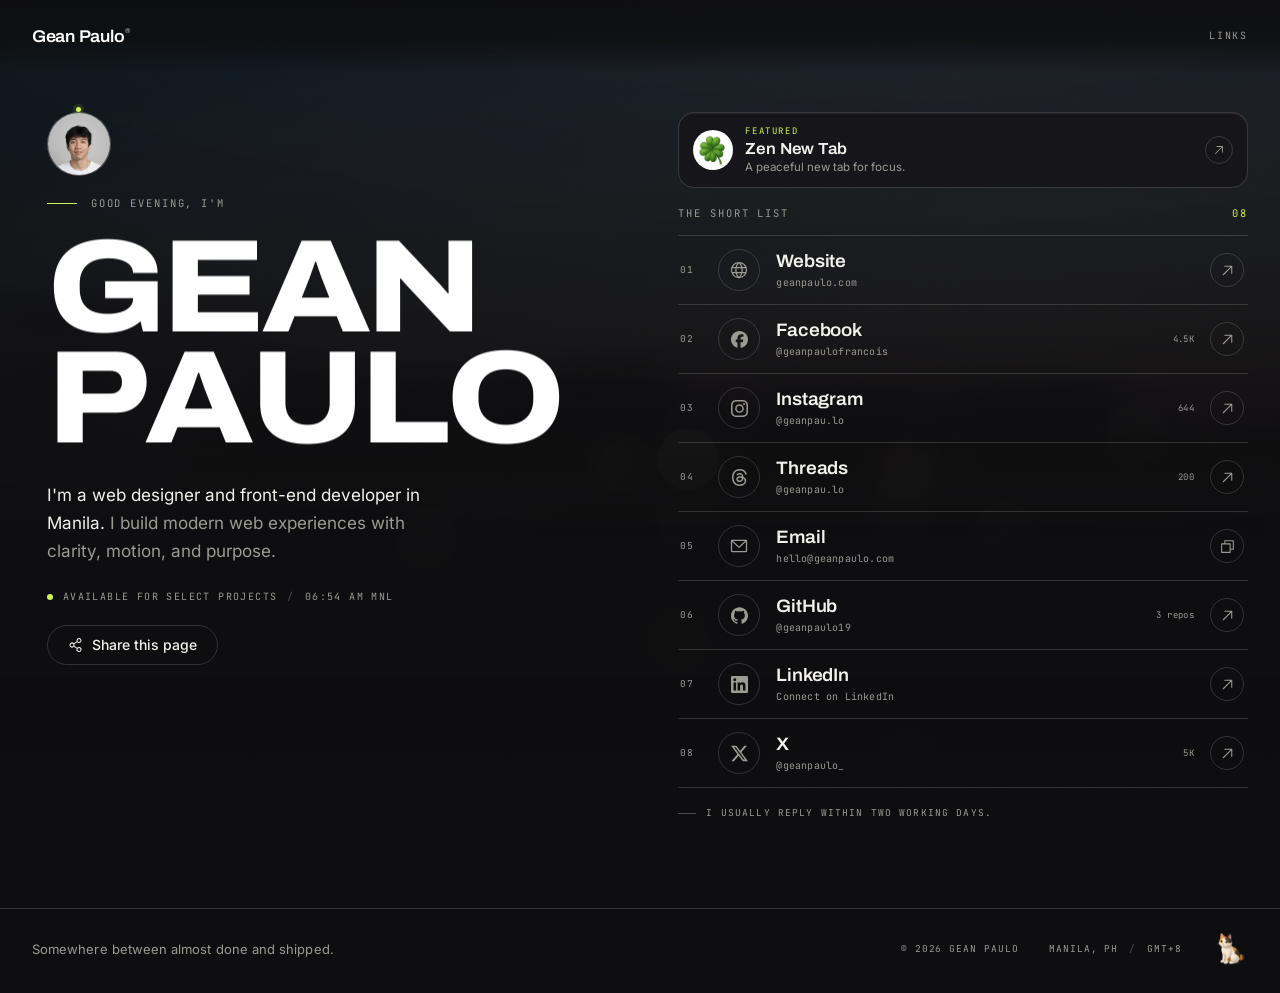
==== commit 39b0fc6c: "Add files via upload" ====
--- a/index.html
+++ b/index.html
@@ -14,7 +14,7 @@
     <meta name="author" content="Gean Paulo" />
     <meta name="robots" content="index, follow" />
 
-    <link rel="canonical" href="https://geanpaulo.link/" />
+    <link rel="canonical" href="https://links.geanpaulo.com/" />
     <link rel="icon" type="image/svg+xml" href="assets/gp5.svg" />
 
     <meta property="og:type" content="website" />
@@ -24,8 +24,8 @@
       property="og:description"
       content="Portfolio, socials, and direct lines. All the places to find Gean Paulo, in one short list."
     />
-    <meta property="og:url" content="https://geanpaulo.link/" />
-    <meta property="og:image" content="https://geanpaulo.link/assets/img/og.jpg" />
+    <meta property="og:url" content="https://links.geanpaulo.com/" />
+    <meta property="og:image" content="https://links.geanpaulo.com/assets/img/og.jpg" />
     <meta property="og:image:width" content="1200" />
     <meta property="og:image:height" content="630" />
     <meta property="og:image:alt" content="Gean Paulo, web designer and front-end developer in Manila. Links page." />
@@ -36,7 +36,7 @@
       name="twitter:description"
       content="Portfolio, socials, and direct lines. All the places to find Gean Paulo, in one short list."
     />
-    <meta name="twitter:image" content="https://geanpaulo.link/assets/img/og.jpg" />
+    <meta name="twitter:image" content="https://links.geanpaulo.com/assets/img/og.jpg" />
 
     <link rel="preload" href="assets/fonts/archivo-var.woff2" as="font" type="font/woff2" crossorigin />
     <link rel="preload" href="assets/fonts/inter-var.woff2" as="font" type="font/woff2" crossorigin />
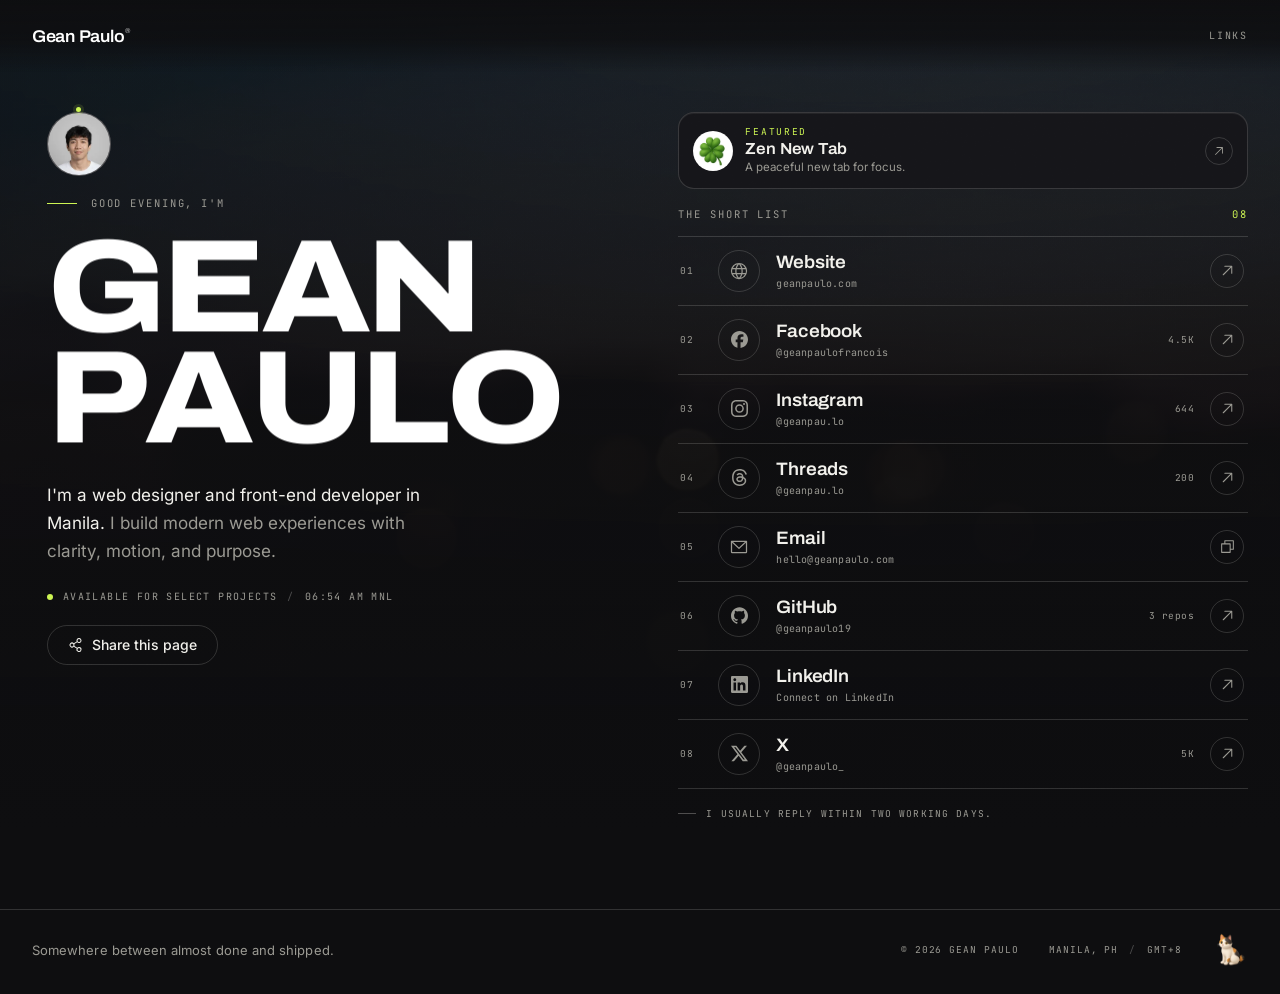
==== commit 2f364978: "Add files via upload" ====
--- a/index.html
+++ b/index.html
@@ -40,6 +40,7 @@
 
     <link rel="preload" href="assets/fonts/archivo-var.woff2" as="font" type="font/woff2" crossorigin />
     <link rel="preload" href="assets/fonts/inter-var.woff2" as="font" type="font/woff2" crossorigin />
+    <link rel="preload" href="assets/fonts/jetbrains-mono-var.woff2" as="font" type="font/woff2" crossorigin />
     <link rel="stylesheet" href="styles.css" />
 
     <script type="application/ld+json">
@@ -190,8 +191,6 @@
             <svg class="share-icon" viewBox="0 0 256 256" fill="currentColor" aria-hidden="true" focusable="false"><use href="#i-share" /></svg>
             Share this page
           </button>
-
-
         </div>
       </section>
 
@@ -220,7 +219,6 @@
               <span class="row-index" aria-hidden="true">01</span>
               <span class="coin"><svg class="icon icon--globe" viewBox="0 0 256 256" fill="currentColor" aria-hidden="true" focusable="false"><use href="#i-globe" /></svg></span>
               <span class="row-body"><span class="row-label">Website</span><span class="row-meta">geanpaulo.com</span></span>
-              <span class="row-stat" aria-hidden="true"></span>
               <span class="row-arrow"><svg class="icon icon--arrow" viewBox="0 0 256 256" fill="currentColor" aria-hidden="true" focusable="false"><use href="#i-arrow" /></svg></span>
               <span class="sr-only">Opens in a new tab</span>
             </a>
@@ -264,7 +262,6 @@
               <span class="row-index" aria-hidden="true">05</span>
               <span class="coin"><svg class="icon icon--envelope" viewBox="0 0 256 256" fill="currentColor" aria-hidden="true" focusable="false"><use href="#i-envelope" /></svg></span>
               <span class="row-body"><span class="row-label">Email</span><span class="row-meta">hello@geanpaulo.com</span></span>
-              <span class="row-stat" aria-hidden="true"></span>
               <span class="row-arrow"><svg class="icon icon--copy" viewBox="0 0 256 256" fill="currentColor" aria-hidden="true" focusable="false"><use href="#i-copy" /></svg></span>
             </a>
           </li>
@@ -285,7 +282,6 @@
               <span class="row-index" aria-hidden="true">07</span>
               <span class="coin"><svg class="icon icon--linkedin" viewBox="0 0 24 24" fill="currentColor" aria-hidden="true" focusable="false"><use href="#i-linkedin" /></svg></span>
               <span class="row-body"><span class="row-label">LinkedIn</span><span class="row-meta">Connect on LinkedIn</span></span>
-              <span class="row-stat" aria-hidden="true"></span>
               <span class="row-arrow"><svg class="icon icon--arrow" viewBox="0 0 256 256" fill="currentColor" aria-hidden="true" focusable="false"><use href="#i-arrow" /></svg></span>
               <span class="sr-only">Opens in a new tab</span>
             </a>
--- a/styles.css
+++ b/styles.css
@@ -497,7 +497,7 @@
   }
 }
 
-/* -------------------------------- Links --------------------------------- *//* -------------------------------- Links --------------------------------- */
+/* -------------------------------- Links --------------------------------- */
 
 .links {
   min-width: 0;
@@ -552,7 +552,7 @@
 .feature-tag {
   color: var(--accent);
   font-family: var(--mono);
-  font-size: 9px;
+  font-size: 9.5px;
   font-weight: 400;
   line-height: 1.4;
   letter-spacing: 0.18em;
@@ -807,7 +807,7 @@
   grid-column: 4;
   color: var(--muted);
   font-family: var(--mono);
-  font-size: 9px;
+  font-size: 9.5px;
   font-weight: 400;
   line-height: 1.4;
   letter-spacing: 0.04em;
